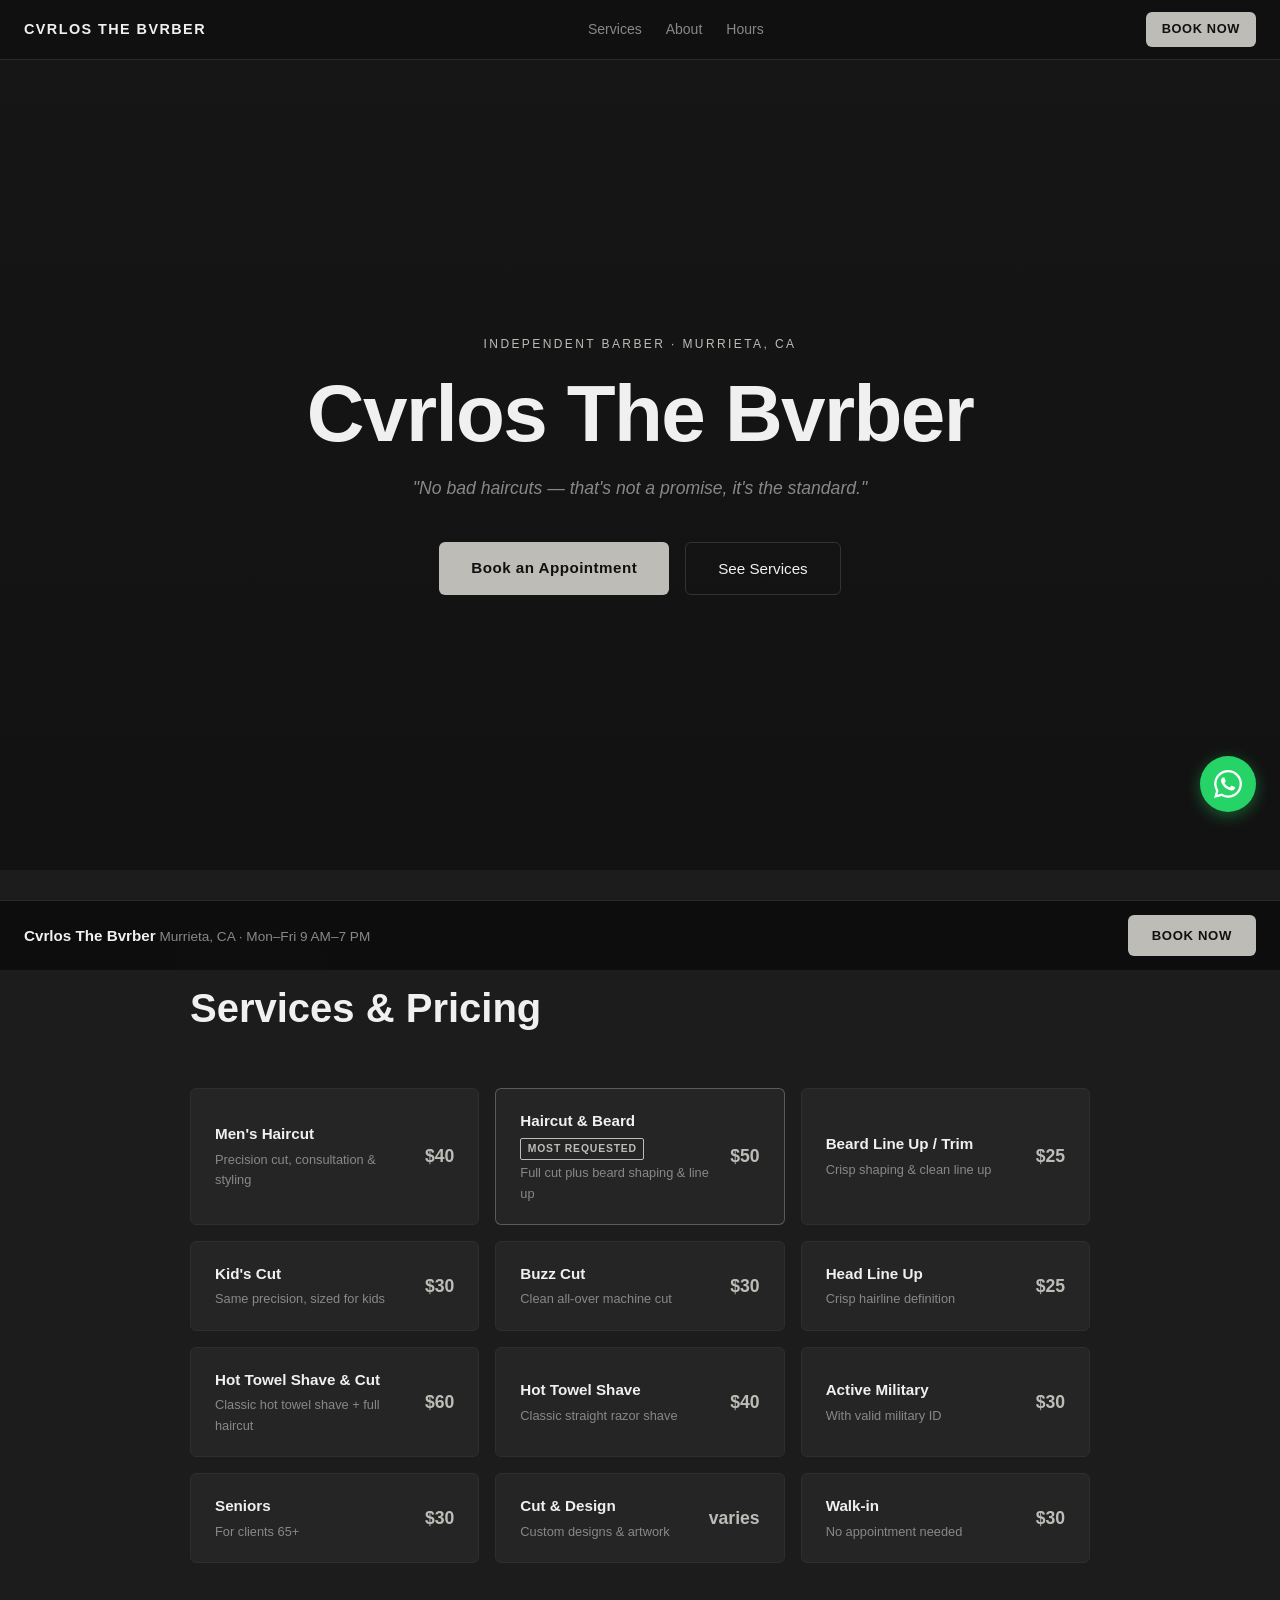
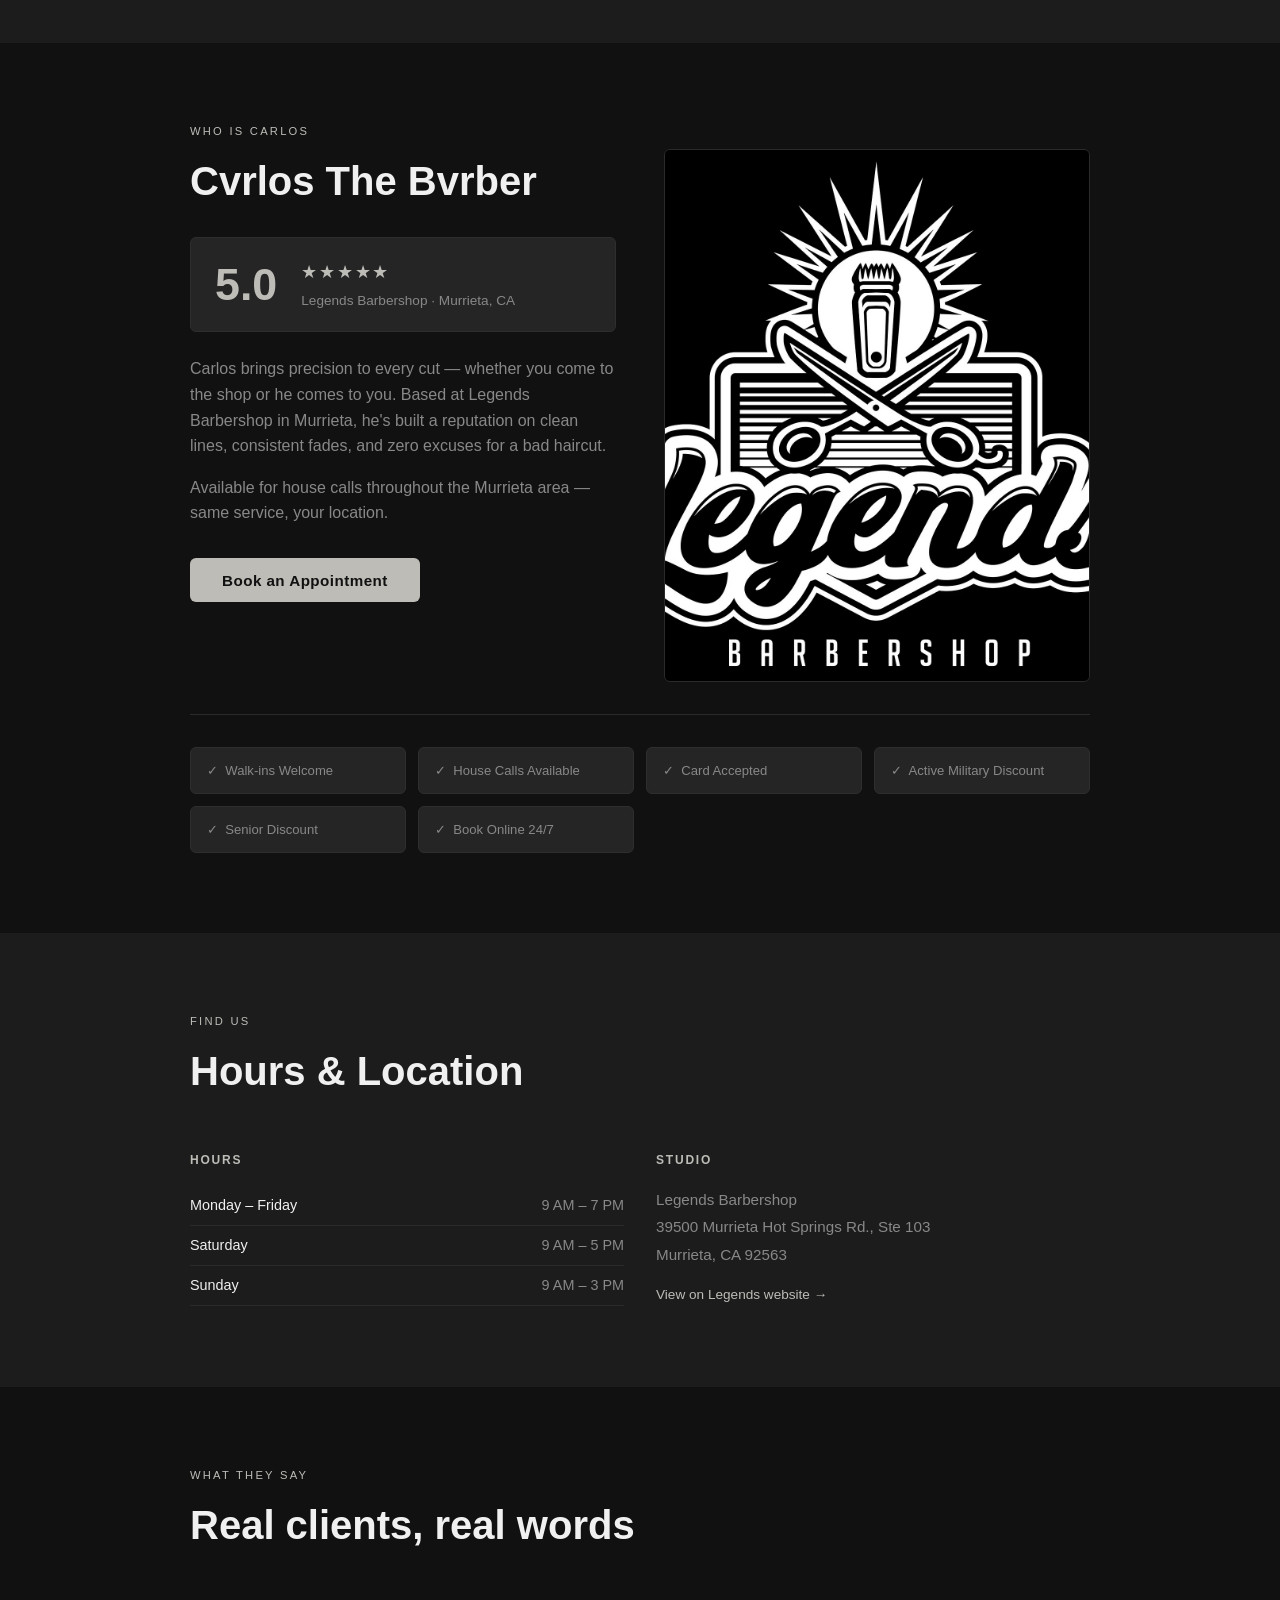
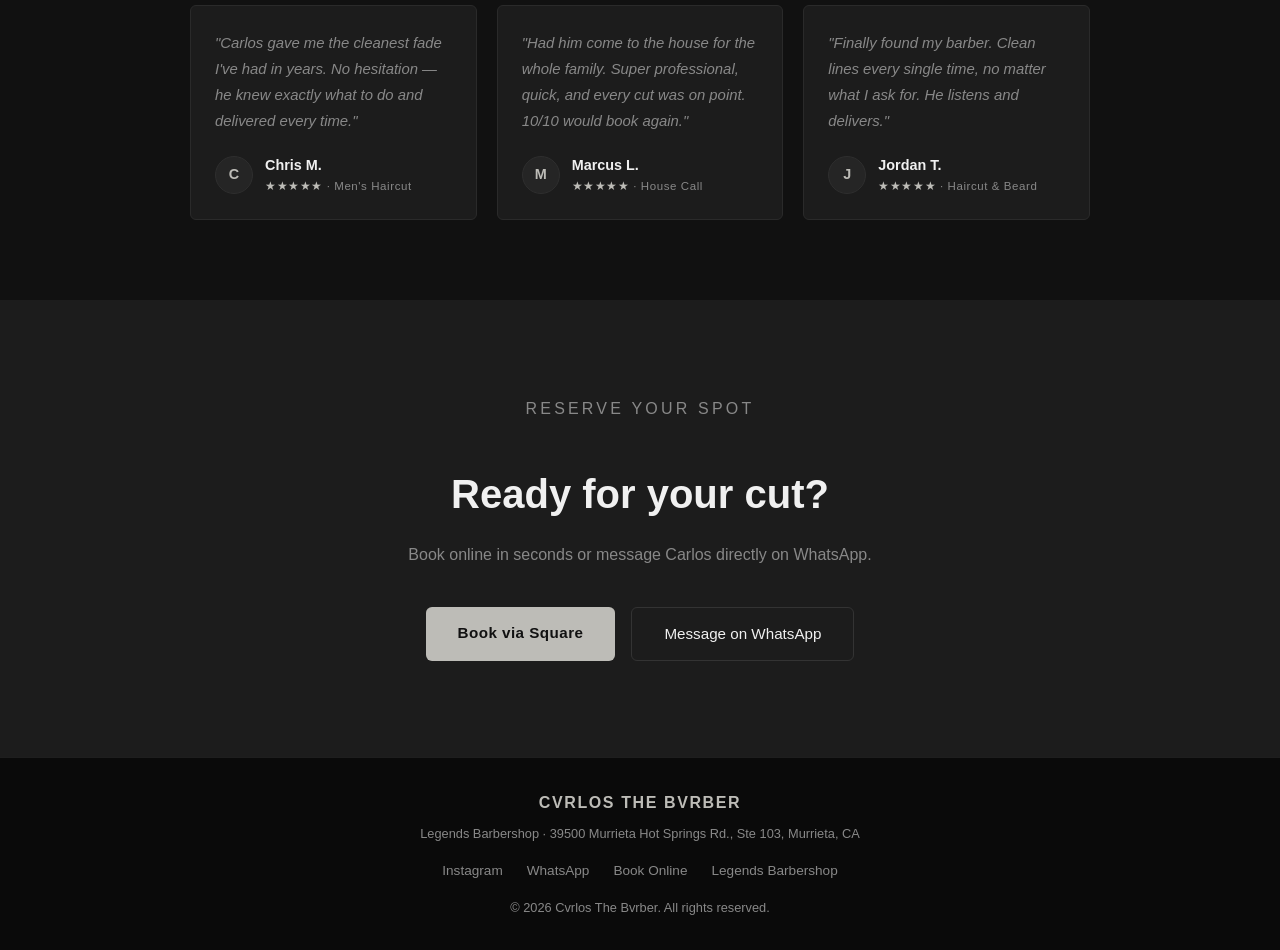
==== index-regular.html @ 36b5e0f0 "Initial build — Cvrlos The Bvrber landing page Premium + regular versions, real services/prices, Squ" ====
<!DOCTYPE html>
<html lang="en">
<head>
  <meta charset="UTF-8">
  <meta name="viewport" content="width=device-width, initial-scale=1.0">
  <title>Cvrlos The Bvrber — Murrieta, CA</title>
  <meta name="description" content="Independent barber at Legends Barbershop in Murrieta, CA. Precision cuts, fades, beard work, and house calls. Walk-ins welcome.">
  <meta property="og:type" content="website">
  <meta property="og:title" content="Cvrlos The Bvrber — Murrieta, CA">
  <meta property="og:description" content="Precision cuts and fades at Legends Barbershop — or straight to your door.">
  <meta property="og:image" content="https://cvrlos-the-bvrber.vercel.app/assets/og-image.png">
  <meta name="twitter:card" content="summary_large_image">
  <style>
    :root {
      --accent: #bdbcb7;
      --accent-dark: #9a9994;
      --bg: #111111;
      --surface: #1c1c1c;
      --surface2: #252525;
      --text: #f0f0f0;
      --text-muted: #888888;
      --radius: 6px;
    }

    *, *::before, *::after { box-sizing: border-box; margin: 0; padding: 0; }
    html { scroll-behavior: smooth; }
    body {
      font-family: -apple-system, BlinkMacSystemFont, 'Segoe UI', Roboto, sans-serif;
      background: var(--bg);
      color: var(--text);
      line-height: 1.6;
    }
    a { color: inherit; text-decoration: none; }

    /* ── NAV ── */
    nav {
      position: sticky; top: 0; z-index: 100;
      background: rgba(17,17,17,0.95);
      backdrop-filter: blur(8px);
      border-bottom: 1px solid #2a2a2a;
      padding: 0 1.5rem; height: 60px;
      display: flex; align-items: center; justify-content: space-between;
    }
    .nav-brand {
      font-weight: 800; font-size: 0.9rem; letter-spacing: 0.1em;
      text-transform: uppercase; color: var(--text);
    }
    .nav-links { display: flex; gap: 1.5rem; list-style: none; font-size: 0.875rem; }
    .nav-links a { color: var(--text-muted); transition: color 0.2s; }
    .nav-links a:hover { color: var(--text); }
    .btn-nav {
      background: var(--accent); color: #111;
      font-weight: 700; font-size: 0.8rem; letter-spacing: 0.05em;
      text-transform: uppercase; padding: 0.45rem 1rem;
      border-radius: var(--radius); transition: background 0.2s;
    }
    .btn-nav:hover { background: var(--accent-dark); }
    @media (max-width: 600px) { .nav-links { display: none; } }

    /* ── HERO ── */
    #top {
      min-height: 90vh;
      display: flex; flex-direction: column;
      align-items: center; justify-content: center;
      text-align: center; padding: 4rem 1.5rem;
      background: linear-gradient(to bottom, rgba(17,17,17,0.45), rgba(17,17,17,0.95)),
        url('assets/ph/hero.jpg') center/cover no-repeat;
      background-color: #1a1a1a;
    }
    .hero-eyebrow {
      font-size: 0.75rem; letter-spacing: 0.2em;
      text-transform: uppercase; color: var(--accent); margin-bottom: 1rem;
    }
    .hero-title {
      font-size: clamp(2.5rem, 8vw, 5rem);
      font-weight: 800; line-height: 1.1;
      letter-spacing: -0.02em; margin-bottom: 1rem;
    }
    .hero-subtitle {
      font-size: 1.1rem; color: var(--text-muted);
      max-width: 500px; margin-bottom: 2.5rem;
      font-style: italic;
    }
    .hero-ctas { display: flex; gap: 1rem; flex-wrap: wrap; justify-content: center; }
    .btn-primary {
      background: var(--accent); color: #111;
      font-weight: 700; font-size: 0.95rem; letter-spacing: 0.03em;
      padding: 0.85rem 2rem; border-radius: var(--radius);
      transition: background 0.2s, transform 0.1s;
    }
    .btn-primary:hover { background: var(--accent-dark); transform: translateY(-1px); }
    .btn-secondary {
      border: 1px solid #333; color: var(--text);
      font-size: 0.95rem; padding: 0.85rem 2rem;
      border-radius: var(--radius); transition: border-color 0.2s;
    }
    .btn-secondary:hover { border-color: #666; }

    /* ── SECTIONS ── */
    section { padding: 5rem 1.5rem; }
    .container { max-width: 900px; margin: 0 auto; }
    .section-label {
      font-size: 0.7rem; letter-spacing: 0.2em;
      text-transform: uppercase; color: var(--accent); margin-bottom: 0.5rem;
    }
    .section-title {
      font-size: clamp(1.75rem, 4vw, 2.5rem);
      font-weight: 700; margin-bottom: 3rem;
    }

    /* ── SERVICES ── */
    #services { background: var(--surface); }
    .services-grid {
      display: grid;
      grid-template-columns: repeat(auto-fill, minmax(240px, 1fr));
      gap: 1rem;
    }
    .service-card {
      background: var(--surface2); border: 1px solid #2e2e2e;
      border-radius: var(--radius); padding: 1.25rem 1.5rem;
      display: flex; justify-content: space-between; align-items: center; gap: 1rem;
      transition: border-color 0.25s, box-shadow 0.25s, transform 0.25s;
    }
    .service-card:hover {
      border-color: var(--accent);
      box-shadow: 0 0 28px rgba(189,188,183,0.10);
      transform: translateY(-3px);
    }
    .service-card.featured { border-color: rgba(189,188,183,0.35); }
    .service-name { font-weight: 600; font-size: 0.95rem; }
    .service-badge {
      display: inline-block; margin-top: 0.3rem;
      font-size: 0.65rem; font-weight: 700; letter-spacing: 0.08em;
      text-transform: uppercase; color: var(--accent);
      border: 1px solid var(--accent); border-radius: 2px;
      padding: 0.1rem 0.4rem;
    }
    .service-desc { font-size: 0.8rem; color: var(--text-muted); margin-top: 0.2rem; }
    .service-price { font-size: 1.1rem; font-weight: 700; color: var(--accent); white-space: nowrap; }

    /* ── ABOUT ── */
    #about .about-body {
      display: grid; grid-template-columns: 1fr 1fr;
      gap: 3rem; align-items: start;
    }
    #about .about-text p { color: var(--text-muted); font-size: 1rem; margin-bottom: 1rem; }
    .about-photo {
      background: var(--surface); border: 1px solid #2a2a2a;
      border-radius: var(--radius); aspect-ratio: 4/5; overflow: hidden;
    }
    .about-photo img { width: 100%; height: 100%; object-fit: cover; }
    @media (max-width: 680px) {
      #about .about-body { grid-template-columns: 1fr; }
      .about-photo { aspect-ratio: 16/9; }
    }
    .rating-banner {
      background: var(--surface2); border: 1px solid #2e2e2e;
      border-radius: var(--radius); padding: 1.25rem 1.5rem;
      display: flex; align-items: center; gap: 1.5rem;
      margin-bottom: 1.5rem; flex-wrap: wrap;
    }
    .rating-score { font-size: 2.8rem; font-weight: 800; color: var(--accent); line-height: 1; }
    .rating-stars { font-size: 1.1rem; color: var(--accent); letter-spacing: 0.1em; }
    .rating-label { font-size: 0.85rem; color: var(--text-muted); margin-top: 0.2rem; }

    /* ── AMENITIES ── */
    .amenities-grid {
      display: grid;
      grid-template-columns: repeat(auto-fill, minmax(190px, 1fr));
      gap: 0.75rem;
      margin-top: 2rem;
      padding-top: 2rem;
      border-top: 1px solid #2a2a2a;
    }
    .amenity-item {
      display: flex; align-items: center; gap: 0.65rem;
      padding: 0.75rem 1rem;
      background: var(--surface2); border: 1px solid #2e2e2e;
      border-radius: var(--radius);
    }
    .amenity-text { font-size: 0.82rem; color: var(--text-muted); }

    /* ── HOURS ── */
    #hours { background: var(--surface); }
    .info-grid { display: grid; grid-template-columns: 1fr 1fr; gap: 2rem; }
    @media (max-width: 600px) { .info-grid { grid-template-columns: 1fr; } }
    .info-block h3 {
      font-size: 0.75rem; letter-spacing: 0.15em;
      text-transform: uppercase; color: var(--accent); margin-bottom: 1rem;
    }
    .hours-table { width: 100%; border-collapse: collapse; font-size: 0.9rem; }
    .hours-table tr { border-bottom: 1px solid #2a2a2a; }
    .hours-table td { padding: 0.5rem 0; }
    .hours-table td:last-child { text-align: right; color: var(--text-muted); }
    .address-text { color: var(--text-muted); font-size: 0.95rem; line-height: 1.8; }
    .map-link {
      display: inline-block; margin-top: 1rem; font-size: 0.85rem;
      color: var(--accent); border-bottom: 1px solid transparent; transition: border-color 0.2s;
    }
    .map-link:hover { border-color: var(--accent); }

    /* ── REVIEWS ── */
    #reviews { }
    .testimonials-grid {
      display: grid;
      grid-template-columns: repeat(auto-fill, minmax(260px, 1fr));
      gap: 1.25rem;
    }
    .testimonial-card {
      background: var(--surface); border: 1px solid #2a2a2a;
      border-radius: var(--radius); padding: 1.5rem;
      display: flex; flex-direction: column; justify-content: space-between;
      transition: border-color 0.25s, transform 0.25s;
    }
    .testimonial-card:hover { border-color: var(--accent); transform: translateY(-3px); }
    .testimonial-text {
      font-size: 0.93rem; color: var(--text-muted);
      line-height: 1.75; font-style: italic; margin-bottom: 1.25rem;
    }
    .testimonial-author { display: flex; align-items: center; gap: 0.75rem; }
    .testimonial-avatar {
      width: 38px; height: 38px; border-radius: 50%;
      background: var(--surface2); border: 1px solid #2e2e2e;
      display: flex; align-items: center; justify-content: center;
      font-size: 0.9rem; font-weight: 700; color: var(--accent); flex-shrink: 0;
    }
    .testimonial-name { font-weight: 600; font-size: 0.9rem; }
    .testimonial-stars { font-size: 0.72rem; color: var(--accent); letter-spacing: 0.05em; }
    .testimonial-source { font-size: 0.72rem; color: var(--text-muted); }

    /* ── BOOK CTA ── */
    #book { text-align: center; padding: 6rem 1.5rem; background: var(--surface); }
    #book .section-title { margin-bottom: 1rem; }
    #book p { color: var(--text-muted); margin-bottom: 2.5rem; font-size: 1rem; }
    .contact-options { display: flex; gap: 1rem; justify-content: center; flex-wrap: wrap; }

    /* ── FOOTER ── */
    footer {
      background: #0a0a0a; border-top: 1px solid #1e1e1e;
      padding: 2rem 1.5rem; text-align: center;
    }
    .footer-inner { max-width: 900px; margin: 0 auto; }
    .footer-name { font-weight: 700; color: var(--accent); letter-spacing: 0.1em; text-transform: uppercase; margin-bottom: 0.5rem; }
    .footer-meta { font-size: 0.8rem; color: var(--text-muted); }
    .footer-social { display: flex; gap: 1.5rem; justify-content: center; margin-top: 1rem; }
    .footer-social a { font-size: 0.85rem; color: var(--text-muted); transition: color 0.2s; }
    .footer-social a:hover { color: var(--text); }

    /* ── FLOATING WHATSAPP ── */
    .fab-whatsapp {
      position: fixed; bottom: 5.5rem; right: 1.5rem; z-index: 200;
      background: #25d366; color: #fff; width: 56px; height: 56px;
      border-radius: 50%; display: flex; align-items: center; justify-content: center;
      box-shadow: 0 4px 16px rgba(37,211,102,0.4); transition: transform 0.2s;
    }
    .fab-whatsapp:hover { transform: scale(1.08); }
    .fab-whatsapp svg { width: 28px; height: 28px; fill: #fff; }

    /* ── STICKY BOOKING BAR ── */
    .sticky-bar {
      position: fixed;
      bottom: 0; left: 0; right: 0; z-index: 150;
      background: rgba(14,14,14,0.97);
      backdrop-filter: blur(12px);
      border-top: 1px solid #2a2a2a;
      padding: 0.85rem 1.5rem;
      display: flex; align-items: center; justify-content: space-between; gap: 1rem;
      transform: translateY(100%);
      transition: transform 0.4s cubic-bezier(0.16, 1, 0.3, 1);
    }
    .sticky-bar.visible { transform: translateY(0); }
    .sticky-bar-text { font-size: 0.85rem; color: var(--text-muted); line-height: 1.4; }
    .sticky-bar-text strong { color: var(--text); font-size: 0.95rem; }
    .btn-sticky {
      background: var(--accent); color: #111;
      font-weight: 700; font-size: 0.82rem;
      letter-spacing: 0.05em; text-transform: uppercase;
      padding: 0.65rem 1.5rem; border-radius: var(--radius);
      white-space: nowrap; transition: background 0.2s; flex-shrink: 0;
    }
    .btn-sticky:hover { background: var(--accent-dark); }
    @media (max-width: 480px) {
      .sticky-bar-text { display: none; }
      .btn-sticky { width: 100%; text-align: center; padding: 0.75rem; }
    }

    /* ── SCROLL REVEAL ── */
    .reveal { opacity: 0; transform: translateY(28px); transition: opacity 0.65s ease, transform 0.65s ease; }
    .reveal.visible { opacity: 1; transform: translateY(0); }
  </style>
</head>
<body>

  <!-- NAV -->
  <nav>
    <a class="nav-brand" href="#top">Cvrlos The Bvrber</a>
    <ul class="nav-links">
      <li><a href="#services">Services</a></li>
      <li><a href="#about">About</a></li>
      <li><a href="#hours">Hours</a></li>
    </ul>
    <a class="btn-nav" href="https://book.squareup.com/appointments/4xgl5his0lxlmk/location/L9Y2XMCKNVYVV/services" target="_blank" rel="noopener">Book Now</a>
  </nav>

  <!-- HERO -->
  <section id="top">
    <p class="hero-eyebrow">Independent Barber &middot; Murrieta, CA</p>
    <h1 class="hero-title">Cvrlos The Bvrber</h1>
    <p class="hero-subtitle">"No bad haircuts — that's not a promise, it's the standard."</p>
    <div class="hero-ctas">
      <a class="btn-primary" href="https://book.squareup.com/appointments/4xgl5his0lxlmk/location/L9Y2XMCKNVYVV/services" target="_blank" rel="noopener">Book an Appointment</a>
      <a class="btn-secondary" href="#services">See Services</a>
    </div>
  </section>

  <!-- SERVICES -->
  <section id="services">
    <div class="container">
      <p class="section-label">What We Offer</p>
      <h2 class="section-title">Services &amp; Pricing</h2>
      <div class="services-grid">

        <div class="service-card">
          <div>
            <div class="service-name">Men's Haircut</div>
            <div class="service-desc">Precision cut, consultation &amp; styling</div>
          </div>
          <div class="service-price">$40</div>
        </div>

        <div class="service-card featured">
          <div>
            <div class="service-name">Haircut &amp; Beard</div>
            <span class="service-badge">Most Requested</span>
            <div class="service-desc">Full cut plus beard shaping &amp; line up</div>
          </div>
          <div class="service-price">$50</div>
        </div>

        <div class="service-card">
          <div>
            <div class="service-name">Beard Line Up / Trim</div>
            <div class="service-desc">Crisp shaping &amp; clean line up</div>
          </div>
          <div class="service-price">$25</div>
        </div>

        <div class="service-card">
          <div>
            <div class="service-name">Kid's Cut</div>
            <div class="service-desc">Same precision, sized for kids</div>
          </div>
          <div class="service-price">$30</div>
        </div>

        <div class="service-card">
          <div>
            <div class="service-name">Buzz Cut</div>
            <div class="service-desc">Clean all-over machine cut</div>
          </div>
          <div class="service-price">$30</div>
        </div>

        <div class="service-card">
          <div>
            <div class="service-name">Head Line Up</div>
            <div class="service-desc">Crisp hairline definition</div>
          </div>
          <div class="service-price">$25</div>
        </div>

        <div class="service-card">
          <div>
            <div class="service-name">Hot Towel Shave &amp; Cut</div>
            <div class="service-desc">Classic hot towel shave + full haircut</div>
          </div>
          <div class="service-price">$60</div>
        </div>

        <div class="service-card">
          <div>
            <div class="service-name">Hot Towel Shave</div>
            <div class="service-desc">Classic straight razor shave</div>
          </div>
          <div class="service-price">$40</div>
        </div>

        <div class="service-card">
          <div>
            <div class="service-name">Active Military</div>
            <div class="service-desc">With valid military ID</div>
          </div>
          <div class="service-price">$30</div>
        </div>

        <div class="service-card">
          <div>
            <div class="service-name">Seniors</div>
            <div class="service-desc">For clients 65+</div>
          </div>
          <div class="service-price">$30</div>
        </div>

        <div class="service-card">
          <div>
            <div class="service-name">Cut &amp; Design</div>
            <div class="service-desc">Custom designs &amp; artwork</div>
          </div>
          <div class="service-price">varies</div>
        </div>

        <div class="service-card">
          <div>
            <div class="service-name">Walk-in</div>
            <div class="service-desc">No appointment needed</div>
          </div>
          <div class="service-price">$30</div>
        </div>

      </div>
    </div>
  </section>

  <!-- ABOUT -->
  <section id="about">
    <div class="container">
      <p class="section-label">Who Is Carlos</p>
      <div class="about-body">
        <div class="about-text">
          <h2 class="section-title" style="margin-bottom:1.5rem">Cvrlos The Bvrber</h2>

          <div class="rating-banner">
            <div class="rating-score">5.0</div>
            <div>
              <div class="rating-stars">★★★★★</div>
              <div class="rating-label">Legends Barbershop &middot; Murrieta, CA</div>
            </div>
          </div>

          <p>Carlos brings precision to every cut — whether you come to the shop or he comes to you. Based at Legends Barbershop in Murrieta, he's built a reputation on clean lines, consistent fades, and zero excuses for a bad haircut.</p>
          <p>Available for house calls throughout the Murrieta area — same service, your location.</p>
          <br>
          <a class="btn-primary" href="https://book.squareup.com/appointments/4xgl5his0lxlmk/location/L9Y2XMCKNVYVV/services" target="_blank" rel="noopener">Book an Appointment</a>
        </div>
        <div class="about-photo">
          <img src="assets/ph/about.jpg" alt="Carlos — Independent Barber">
        </div>
      </div>

      <div class="amenities-grid">
        <div class="amenity-item"><span class="amenity-text">&#10003; &nbsp;Walk-ins Welcome</span></div>
        <div class="amenity-item"><span class="amenity-text">&#10003; &nbsp;House Calls Available</span></div>
        <div class="amenity-item"><span class="amenity-text">&#10003; &nbsp;Card Accepted</span></div>
        <div class="amenity-item"><span class="amenity-text">&#10003; &nbsp;Active Military Discount</span></div>
        <div class="amenity-item"><span class="amenity-text">&#10003; &nbsp;Senior Discount</span></div>
        <div class="amenity-item"><span class="amenity-text">&#10003; &nbsp;Book Online 24/7</span></div>
      </div>
    </div>
  </section>

  <!-- HOURS & LOCATION -->
  <section id="hours">
    <div class="container">
      <p class="section-label">Find Us</p>
      <h2 class="section-title">Hours &amp; Location</h2>
      <div class="info-grid">

        <div class="info-block">
          <h3>Hours</h3>
          <table class="hours-table">
            <tr><td>Monday – Friday</td><td>9 AM – 7 PM</td></tr>
            <tr><td>Saturday</td><td>9 AM – 5 PM</td></tr>
            <tr><td>Sunday</td><td>9 AM – 3 PM</td></tr>
          </table>
        </div>

        <div class="info-block">
          <h3>Studio</h3>
          <div class="address-text">
            Legends Barbershop<br>
            39500 Murrieta Hot Springs Rd., Ste 103<br>
            Murrieta, CA 92563
          </div>
          <a class="map-link" href="https://www.legendfades.com" target="_blank" rel="noopener">View on Legends website &rarr;</a>
        </div>

      </div>
    </div>
  </section>

  <!-- REVIEWS -->
  <section id="reviews">
    <div class="container">
      <p class="section-label">What They Say</p>
      <h2 class="section-title">Real clients, real words</h2>
      <div class="testimonials-grid">

        <div class="testimonial-card">
          <p class="testimonial-text">"Carlos gave me the cleanest fade I've had in years. No hesitation — he knew exactly what to do and delivered every time."</p>
          <div class="testimonial-author">
            <div class="testimonial-avatar">C</div>
            <div>
              <div class="testimonial-name">Chris M.</div>
              <div class="testimonial-stars">★★★★★ <span class="testimonial-source">&middot; Men's Haircut</span></div>
            </div>
          </div>
        </div>

        <div class="testimonial-card">
          <p class="testimonial-text">"Had him come to the house for the whole family. Super professional, quick, and every cut was on point. 10/10 would book again."</p>
          <div class="testimonial-author">
            <div class="testimonial-avatar">M</div>
            <div>
              <div class="testimonial-name">Marcus L.</div>
              <div class="testimonial-stars">★★★★★ <span class="testimonial-source">&middot; House Call</span></div>
            </div>
          </div>
        </div>

        <div class="testimonial-card">
          <p class="testimonial-text">"Finally found my barber. Clean lines every single time, no matter what I ask for. He listens and delivers."</p>
          <div class="testimonial-author">
            <div class="testimonial-avatar">J</div>
            <div>
              <div class="testimonial-name">Jordan T.</div>
              <div class="testimonial-stars">★★★★★ <span class="testimonial-source">&middot; Haircut &amp; Beard</span></div>
            </div>
          </div>
        </div>

      </div>
    </div>
  </section>

  <!-- BOOK -->
  <section id="book">
    <div class="container">
      <p class="section-label">Reserve Your Spot</p>
      <h2 class="section-title">Ready for your cut?</h2>
      <p>Book online in seconds or message Carlos directly on WhatsApp.</p>
      <div class="contact-options">
        <a class="btn-primary" href="https://book.squareup.com/appointments/4xgl5his0lxlmk/location/L9Y2XMCKNVYVV/services" target="_blank" rel="noopener">Book via Square</a>
        <a class="btn-secondary" href="https://wa.me/19518552192" target="_blank" rel="noopener">Message on WhatsApp</a>
      </div>
    </div>
  </section>

  <!-- FOOTER -->
  <footer>
    <div class="footer-inner">
      <div class="footer-name">Cvrlos The Bvrber</div>
      <div class="footer-meta">Legends Barbershop &middot; 39500 Murrieta Hot Springs Rd., Ste 103, Murrieta, CA</div>
      <div class="footer-social">
        <a href="https://www.instagram.com/cvrlosthebvrber" target="_blank" rel="noopener">Instagram</a>
        <a href="https://wa.me/19518552192" target="_blank" rel="noopener">WhatsApp</a>
        <a href="https://book.squareup.com/appointments/4xgl5his0lxlmk/location/L9Y2XMCKNVYVV/services" target="_blank" rel="noopener">Book Online</a>
        <a href="https://www.legendfades.com" target="_blank" rel="noopener">Legends Barbershop</a>
      </div>
      <div class="footer-meta" style="margin-top:1rem">
        &copy; <span id="year"></span> Cvrlos The Bvrber. All rights reserved.
      </div>
    </div>
  </footer>

  <!-- FLOATING WHATSAPP -->
  <a class="fab-whatsapp" href="https://wa.me/19518552192" target="_blank" rel="noopener" aria-label="Message Carlos on WhatsApp">
    <svg viewBox="0 0 24 24" xmlns="http://www.w3.org/2000/svg">
      <path d="M17.472 14.382c-.297-.149-1.758-.867-2.03-.967-.273-.099-.471-.148-.67.15-.197.297-.767.966-.94 1.164-.173.199-.347.223-.644.075-.297-.15-1.255-.463-2.39-1.475-.883-.788-1.48-1.761-1.653-2.059-.173-.297-.018-.458.13-.606.134-.133.298-.347.446-.52.149-.174.198-.298.298-.497.099-.198.05-.371-.025-.52-.075-.149-.669-1.612-.916-2.207-.242-.579-.487-.5-.669-.51-.173-.008-.371-.01-.57-.01-.198 0-.52.074-.792.372-.272.297-1.04 1.016-1.04 2.479 0 1.462 1.065 2.875 1.213 3.074.149.198 2.096 3.2 5.077 4.487.709.306 1.262.489 1.694.625.712.227 1.36.195 1.871.118.571-.085 1.758-.719 2.006-1.413.248-.694.248-1.289.173-1.413-.074-.124-.272-.198-.57-.347m-5.421 7.403h-.004a9.87 9.87 0 01-5.031-1.378l-.361-.214-3.741.982.998-3.648-.235-.374a9.86 9.86 0 01-1.51-5.26c.001-5.45 4.436-9.884 9.888-9.884 2.64 0 5.122 1.03 6.988 2.898a9.825 9.825 0 012.893 6.994c-.003 5.45-4.437 9.884-9.885 9.884m8.413-18.297A11.815 11.815 0 0012.05 0C5.495 0 .16 5.335.157 11.892c0 2.096.547 4.142 1.588 5.945L.057 24l6.305-1.654a11.882 11.882 0 005.683 1.448h.005c6.554 0 11.89-5.335 11.893-11.893a11.821 11.821 0 00-3.48-8.413z"/>
    </svg>
  </a>

  <!-- STICKY BOOKING BAR -->
  <div class="sticky-bar" id="stickyBar">
    <div class="sticky-bar-text">
      <strong>Cvrlos The Bvrber</strong>
      Murrieta, CA &middot; Mon–Fri 9 AM–7 PM
    </div>
    <a class="btn-sticky" href="https://book.squareup.com/appointments/4xgl5his0lxlmk/location/L9Y2XMCKNVYVV/services" target="_blank" rel="noopener">Book Now</a>
  </div>

  <script>
    document.getElementById('year').textContent = new Date().getFullYear();

    ['.about-body', '.info-grid', '#book .container'].forEach(sel => {
      document.querySelectorAll(sel).forEach(el => el.classList.add('reveal'));
    });
    document.querySelectorAll('.service-card, .testimonial-card').forEach(el => el.classList.add('reveal'));

    const revealObserver = new IntersectionObserver((entries) => {
      entries.forEach(entry => {
        if (!entry.isIntersecting) return;
        const siblings = Array.from(entry.target.parentElement.querySelectorAll('.reveal:not(.visible)'));
        const idx = siblings.indexOf(entry.target);
        setTimeout(() => entry.target.classList.add('visible'), idx * 60);
        revealObserver.unobserve(entry.target);
      });
    }, { threshold: 0.1 });
    document.querySelectorAll('.reveal').forEach(el => revealObserver.observe(el));

    const stickyBar = document.getElementById('stickyBar');
    new IntersectionObserver(([e]) => {
      stickyBar.classList.toggle('visible', !e.isIntersecting);
    }, { threshold: 0 }).observe(document.getElementById('top'));
  </script>

</body>
</html>
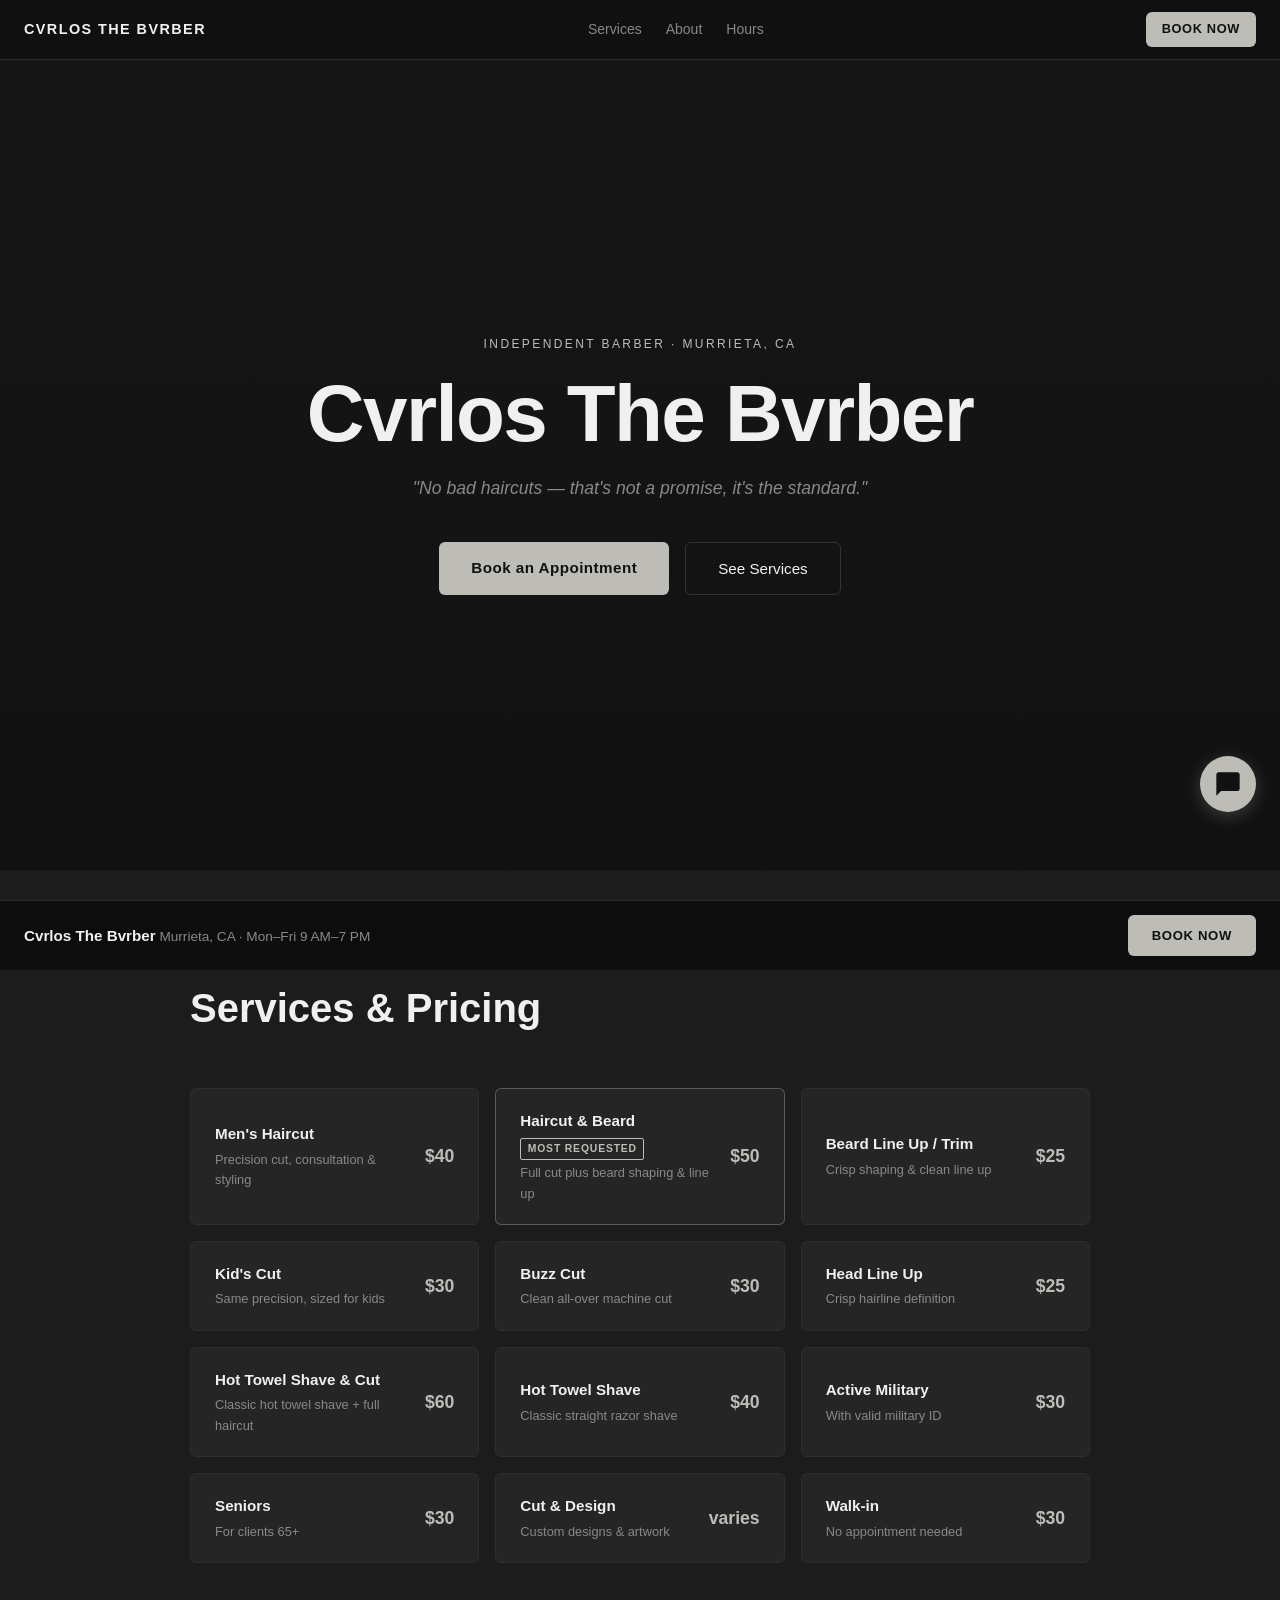
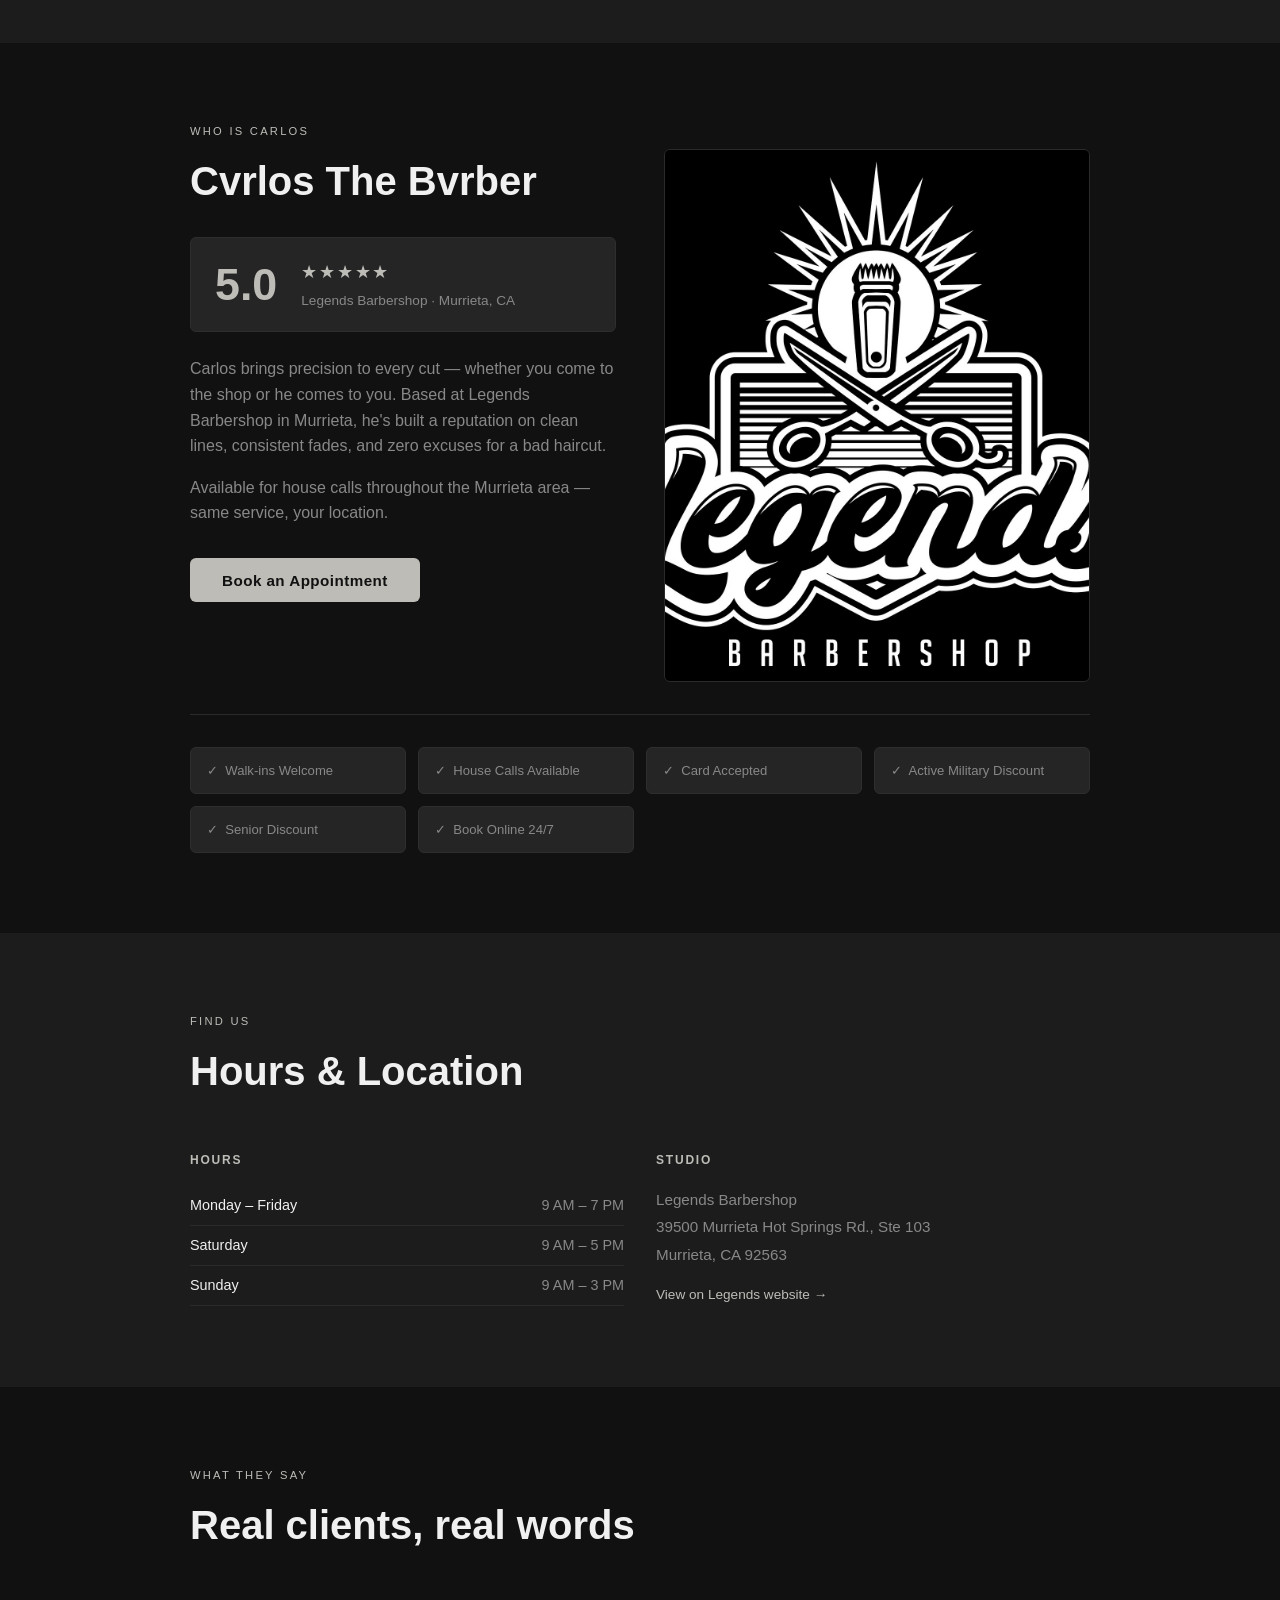
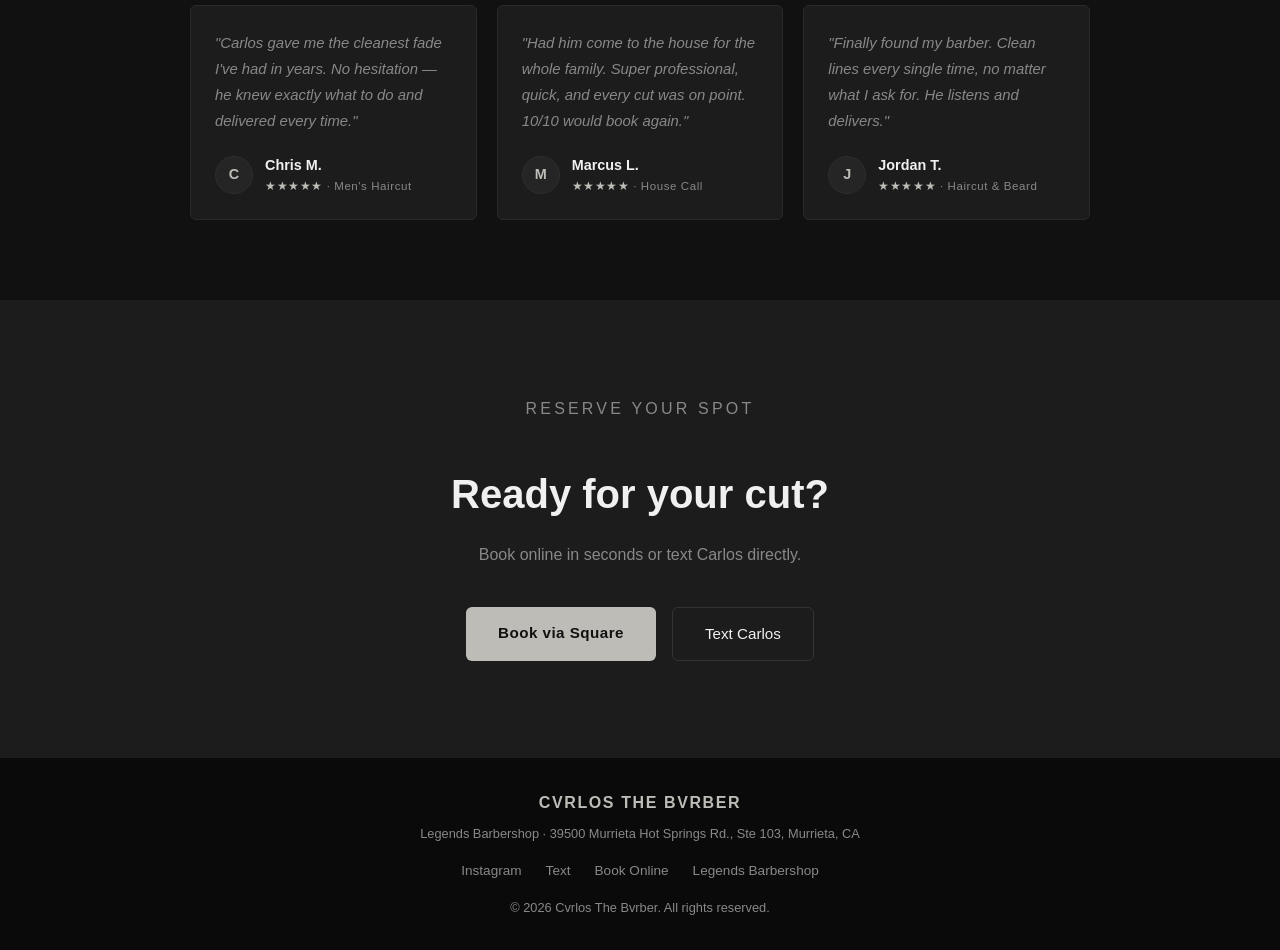
==== commit f6ec8858: "Replace WhatsApp with SMS (sms:+19518552192) across both pages - All wa.me links → sms:+19518552192 " ====
--- a/index-regular.html
+++ b/index-regular.html
@@ -247,14 +247,14 @@
     .footer-social a:hover { color: var(--text); }
 
     /* ── FLOATING WHATSAPP ── */
-    .fab-whatsapp {
+    .fab-message {
       position: fixed; bottom: 5.5rem; right: 1.5rem; z-index: 200;
-      background: #25d366; color: #fff; width: 56px; height: 56px;
+      background: #bdbcb7; color: #111; width: 56px; height: 56px;
       border-radius: 50%; display: flex; align-items: center; justify-content: center;
-      box-shadow: 0 4px 16px rgba(37,211,102,0.4); transition: transform 0.2s;
-    }
-    .fab-whatsapp:hover { transform: scale(1.08); }
-    .fab-whatsapp svg { width: 28px; height: 28px; fill: #fff; }
+      box-shadow: 0 4px 16px rgba(189,188,183,0.25); transition: transform 0.2s;
+    }
+    .fab-message:hover { transform: scale(1.08); }
+    .fab-message svg { width: 28px; height: 28px; fill: #111; }
 
     /* ── STICKY BOOKING BAR ── */
     .sticky-bar {
@@ -537,10 +537,10 @@
     <div class="container">
       <p class="section-label">Reserve Your Spot</p>
       <h2 class="section-title">Ready for your cut?</h2>
-      <p>Book online in seconds or message Carlos directly on WhatsApp.</p>
+      <p>Book online in seconds or text Carlos directly.</p>
       <div class="contact-options">
         <a class="btn-primary" href="https://book.squareup.com/appointments/4xgl5his0lxlmk/location/L9Y2XMCKNVYVV/services" target="_blank" rel="noopener">Book via Square</a>
-        <a class="btn-secondary" href="https://wa.me/19518552192" target="_blank" rel="noopener">Message on WhatsApp</a>
+        <a class="btn-secondary" href="sms:+19518552192">Text Carlos</a>
       </div>
     </div>
   </section>
@@ -552,7 +552,7 @@
       <div class="footer-meta">Legends Barbershop &middot; 39500 Murrieta Hot Springs Rd., Ste 103, Murrieta, CA</div>
       <div class="footer-social">
         <a href="https://www.instagram.com/cvrlosthebvrber" target="_blank" rel="noopener">Instagram</a>
-        <a href="https://wa.me/19518552192" target="_blank" rel="noopener">WhatsApp</a>
+        <a href="sms:+19518552192">Text</a>
         <a href="https://book.squareup.com/appointments/4xgl5his0lxlmk/location/L9Y2XMCKNVYVV/services" target="_blank" rel="noopener">Book Online</a>
         <a href="https://www.legendfades.com" target="_blank" rel="noopener">Legends Barbershop</a>
       </div>
@@ -562,10 +562,10 @@
     </div>
   </footer>
 
-  <!-- FLOATING WHATSAPP -->
-  <a class="fab-whatsapp" href="https://wa.me/19518552192" target="_blank" rel="noopener" aria-label="Message Carlos on WhatsApp">
+  <!-- FLOATING MESSAGE -->
+  <a class="fab-message" href="sms:+19518552192" aria-label="Text Carlos">
     <svg viewBox="0 0 24 24" xmlns="http://www.w3.org/2000/svg">
-      <path d="M17.472 14.382c-.297-.149-1.758-.867-2.03-.967-.273-.099-.471-.148-.67.15-.197.297-.767.966-.94 1.164-.173.199-.347.223-.644.075-.297-.15-1.255-.463-2.39-1.475-.883-.788-1.48-1.761-1.653-2.059-.173-.297-.018-.458.13-.606.134-.133.298-.347.446-.52.149-.174.198-.298.298-.497.099-.198.05-.371-.025-.52-.075-.149-.669-1.612-.916-2.207-.242-.579-.487-.5-.669-.51-.173-.008-.371-.01-.57-.01-.198 0-.52.074-.792.372-.272.297-1.04 1.016-1.04 2.479 0 1.462 1.065 2.875 1.213 3.074.149.198 2.096 3.2 5.077 4.487.709.306 1.262.489 1.694.625.712.227 1.36.195 1.871.118.571-.085 1.758-.719 2.006-1.413.248-.694.248-1.289.173-1.413-.074-.124-.272-.198-.57-.347m-5.421 7.403h-.004a9.87 9.87 0 01-5.031-1.378l-.361-.214-3.741.982.998-3.648-.235-.374a9.86 9.86 0 01-1.51-5.26c.001-5.45 4.436-9.884 9.888-9.884 2.64 0 5.122 1.03 6.988 2.898a9.825 9.825 0 012.893 6.994c-.003 5.45-4.437 9.884-9.885 9.884m8.413-18.297A11.815 11.815 0 0012.05 0C5.495 0 .16 5.335.157 11.892c0 2.096.547 4.142 1.588 5.945L.057 24l6.305-1.654a11.882 11.882 0 005.683 1.448h.005c6.554 0 11.89-5.335 11.893-11.893a11.821 11.821 0 00-3.48-8.413z"/>
+      <path d="M20 2H4c-1.1 0-2 .9-2 2v18l4-4h14c1.1 0 2-.9 2-2V4c0-1.1-.9-2-2-2z"/>
     </svg>
   </a>
 
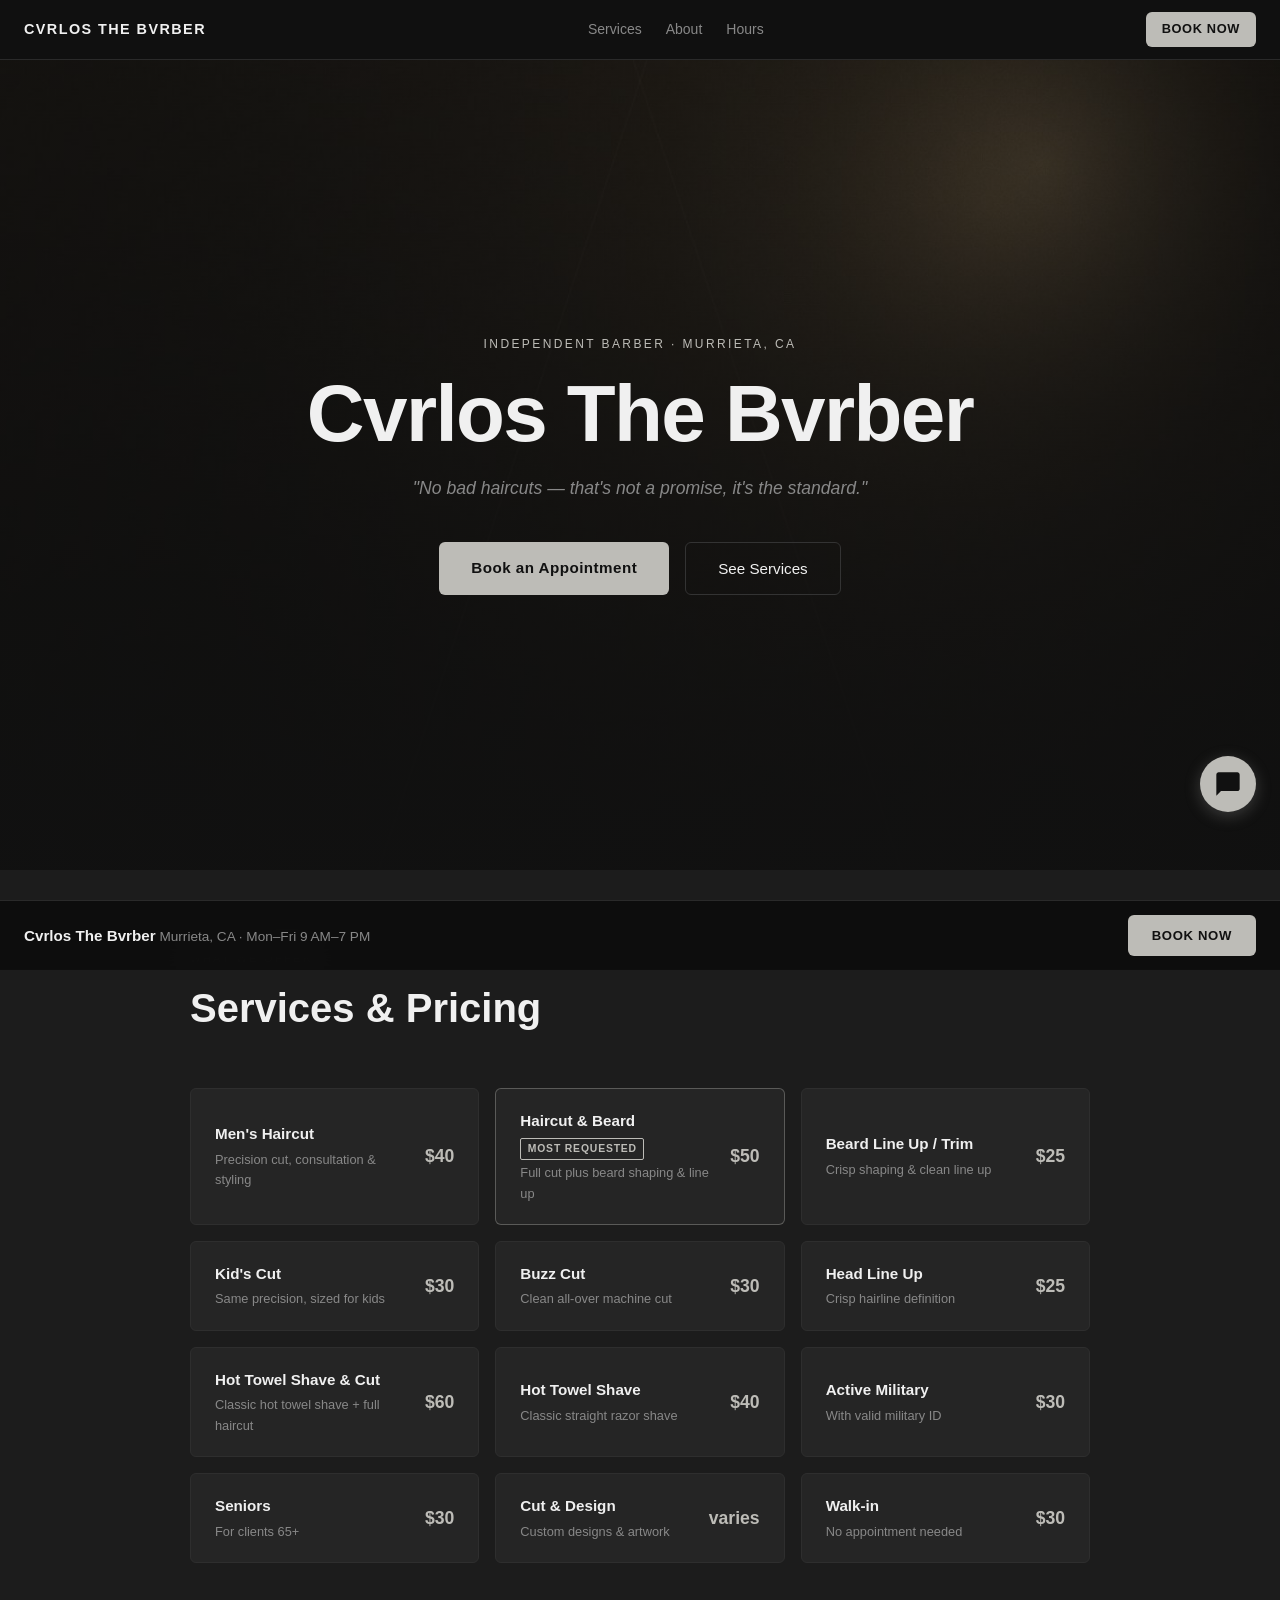
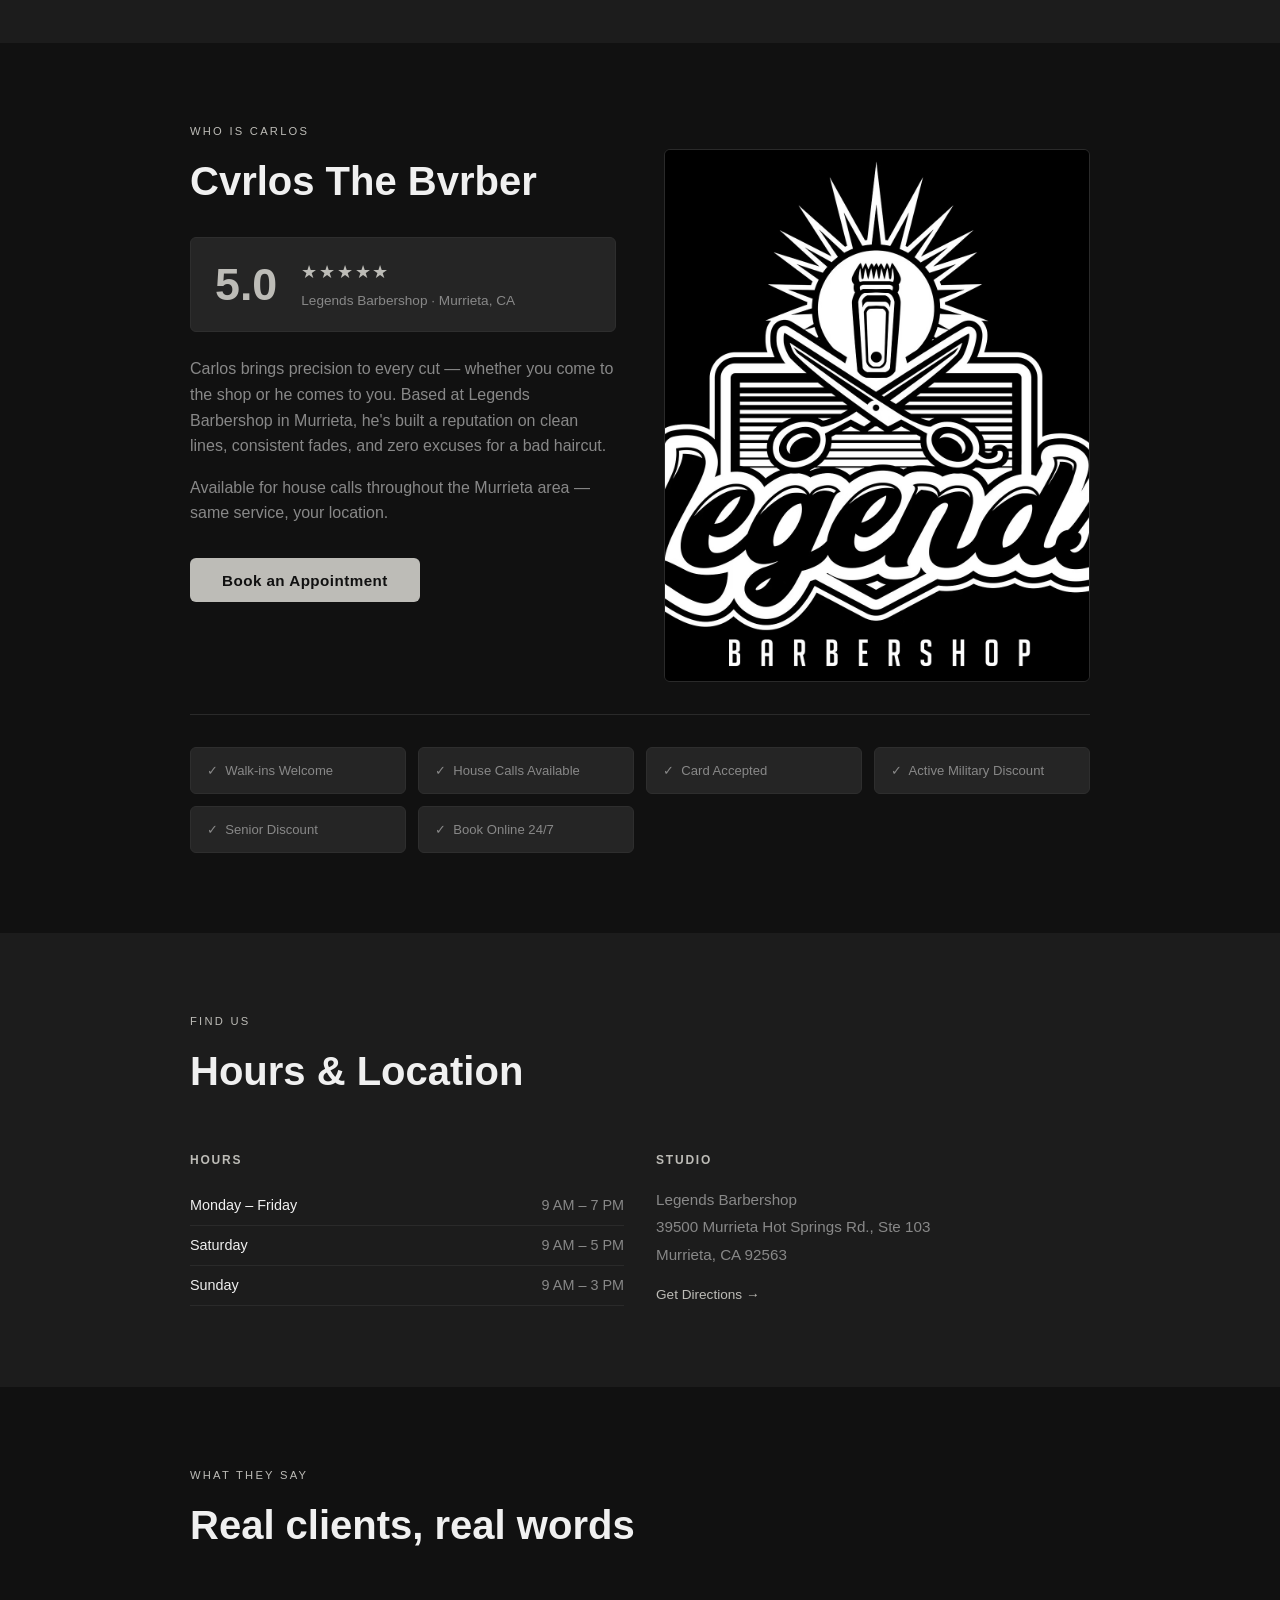
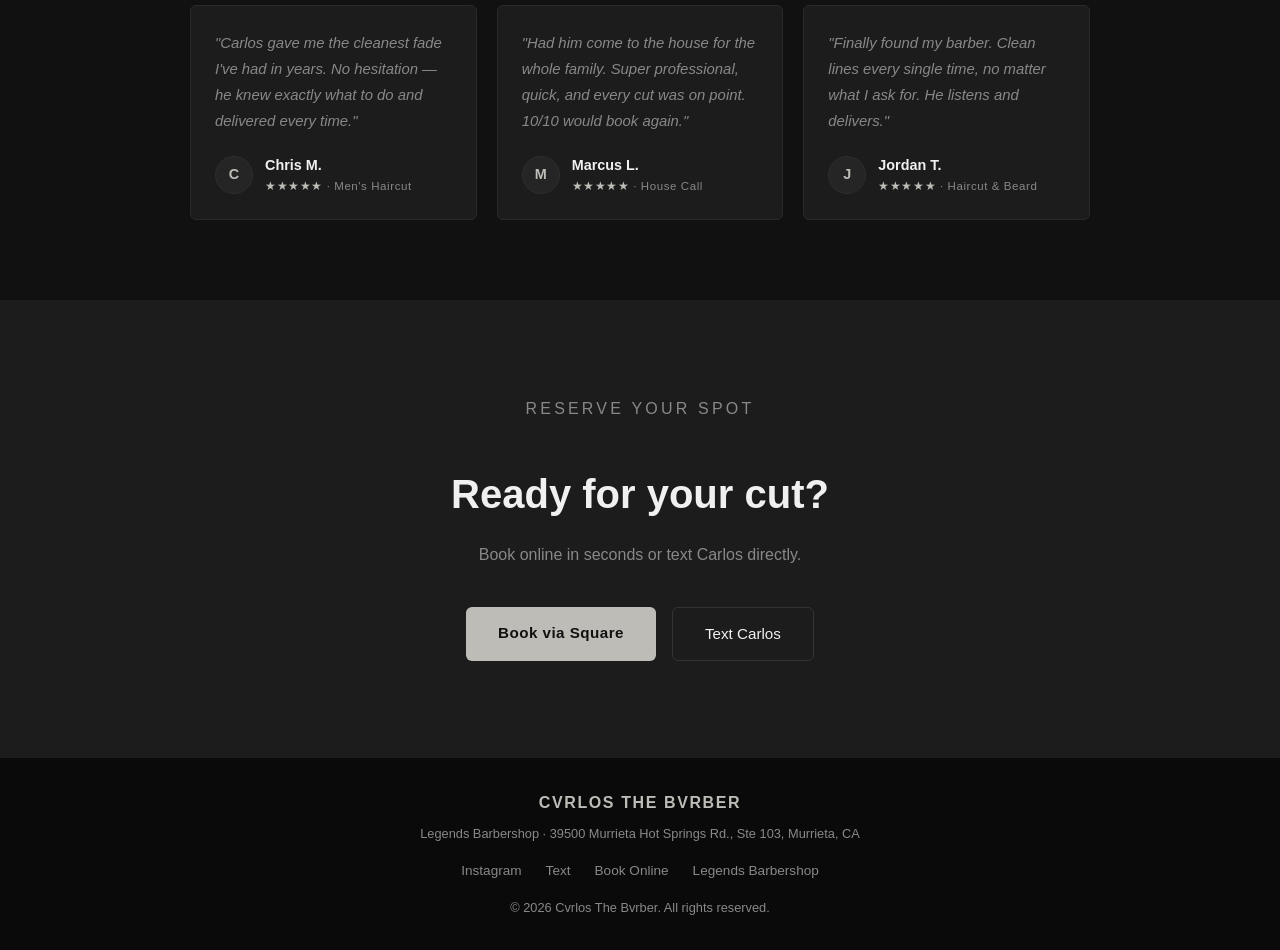
==== commit 5e018f24: "Add Google Maps link and hero photo - Directions now link to Google Maps (Legends Barbershop) - hero" ====
--- a/index-regular.html
+++ b/index-regular.html
@@ -481,7 +481,7 @@
             39500 Murrieta Hot Springs Rd., Ste 103<br>
             Murrieta, CA 92563
           </div>
-          <a class="map-link" href="https://www.legendfades.com" target="_blank" rel="noopener">View on Legends website &rarr;</a>
+          <a class="map-link" href="https://maps.app.goo.gl/WMeX5wcutTjBZL4d9" target="_blank" rel="noopener">Get Directions &rarr;</a>
         </div>
 
       </div>
